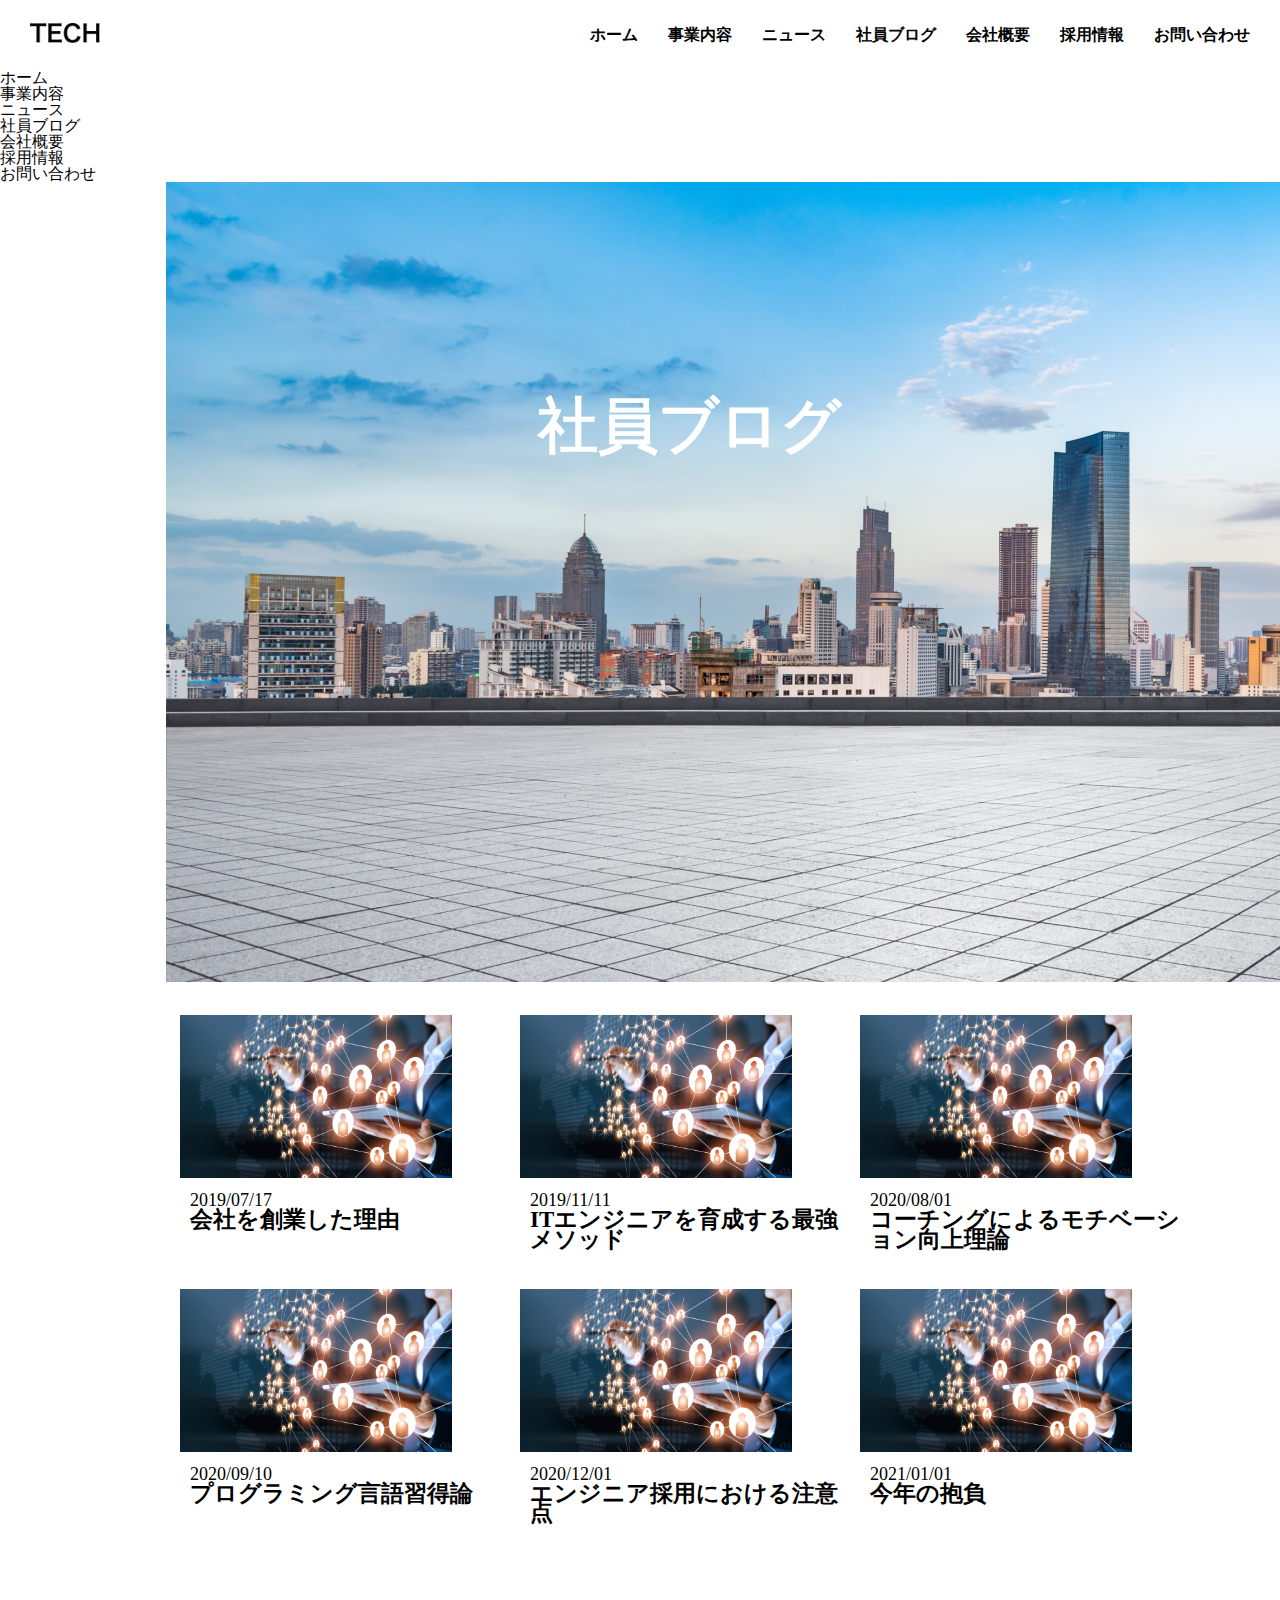
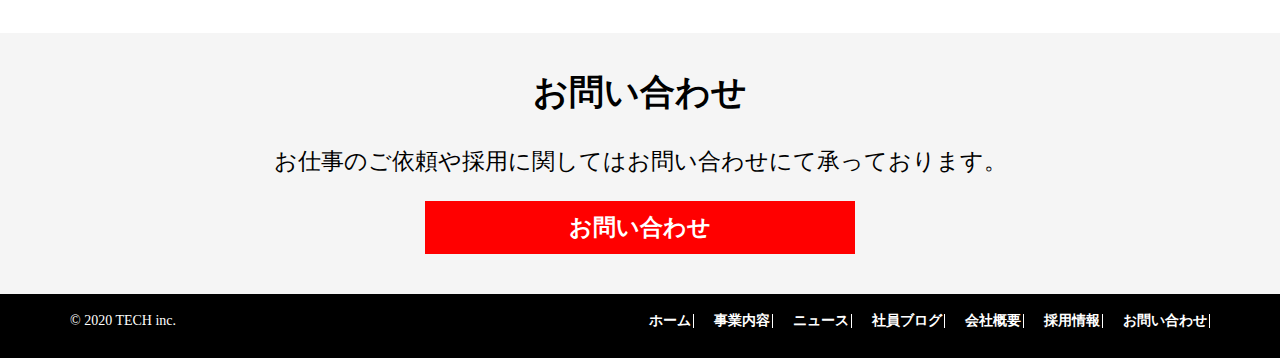
==== blog.html @ 9e6b6da0 "first-commit" ====
<!DOCTYPE html>
<html lang="ja">
<head>
  <meta charset="UTF-8">
  <meta http-equiv="X-UA-Compatible" content="IE=edge">
  <meta name="viewport" content="width=device-width, initial-scale=1.0">
  <title>株式会社TECH</title>
  <!--"会社概要"-->
  <!--reset.css-->
  <link rel="stylesheet" href="css/reset.css" />
  <!--style.css-->
  <link rel="stylesheet" href="css/blog.css" />
</head>
<body>
  <!--Javascript-->
  <script src="js/main.js"></script>
<!--固定ヘッダーサンプル-->
<header class="header">
  <h1 class="header-ttl"><img src="img/logo.png" alt=""></h1>
  <nav class="header-nav">
    <ul class="header-nav-list">
      <li class="header-nav-item"><a href="index.html">ホーム</a></li>
      <li class="header-nav-item"><a href="service.html">事業内容</a></li>
      <li class="header-nav-item"><a href="news.html">ニュース</a></li>
      <li class="header-nav-item"><a href="blog.html">社員ブログ</a></li>
      <li class="header-nav-item"><a href="company.html">会社概要</a></li>
      <li class="header-nav-item"><a href="recruit.html">採用情報</a></li>
      <li class="header-nav-item"><a href="contact.html">お問い合わせ</a></li>
    </ul>
  </nav>
</header>
<!--レスポンシブデザイン用ナビ-->
<nav class="nav" id="nav">
  <ul>
    <li><a href="#">ホーム</a></li>
    <li><a href="#">事業内容</a></li>
    <li><a href="#">ニュース</a></li>
    <li><a href="#">社員ブログ</a></li>
    <li><a href="#">会社概要</a></li>
    <li><a href="#">採用情報</a></li>
    <li><a href="#">お問い合わせ</a></li>
  </ul>
</nav>
<div class="menu" id="menu">
  <span class="menu__line--top"></span>
  <span class="menu__line--middle"></span>
  <span class="menu__line--bottom"></span>
</div>
<!--ホーム1-->
<div class="home__1">
  <div class="home__1--img"><img src="img/mv.png" alt=""></div>
  <div class="home__1--content">
    <h2 class="home__1--ttl">社員ブログ</h2>
  </div>
</div>
<!--ホーム2-->
<div class="home__5">
  <div class="home__content1">
    <div class="home__5--1">
      <div href="" class="home__5--img"><img src="img/blog.png" alt=""></div>
      <!--
      <a href="contact.html" class="home__8--btn">お問い合わせ</a>
      -->
      <div class="home__5--content1">
        <div class="home__5--ttl1">2019/07/17</div>
        <div class="home__5--subttl1">会社を創業した理由</div>
      </div>
    </div>
    <div class="home__5--2">
      <div href="" class="home__5--img"><img src="img/blog.png" alt=""></div>
      <!--
      <a href="contact.html" class="home__8--btn">お問い合わせ</a>
      -->
      <div class="home__5--content2">
        <div class="home__5--ttl2">2019/11/11</div>
        <div class="home__5--subttl2">ITエンジニアを育成する最強メソッド</div>
      </div>
    </div>
    <div class="home__5--3">
      <div href="" class="home__5--img"><img src="img/blog.png" alt=""></div>
      <!--
      <a href="contact.html" class="home__8--btn">お問い合わせ</a>
      -->
      <div class="home__5--content3">
        <div class="home__5--ttl3">2020/08/01</div>
        <div class="home__5--subttl3">コーチングによるモチベーション向上理論</div>
      </div>
    </div>
  </div>
  <div class="home__content2">
    <div class="home__5--1">
      <div class="home__5--img"><img src="img/blog.png" alt=""></div>
      <!--
      <a href="contact.html" class="home__8--btn">お問い合わせ</a>
      -->
      <div class="home__5--content1">
        <div class="home__5--ttl1">2020/09/10</div>
        <div class="home__5--subttl1">プログラミング言語習得論</div>
      </div>
    </div>
    <div class="home__5--2">
      <div class="home__5--img"><img src="img/blog.png" alt=""></div>
      <!--
      <a href="contact.html" class="home__8--btn">お問い合わせ</a>
      -->
      <div class="home__5--content2">
        <div class="home__5--ttl2">2020/12/01</div>
        <div class="home__5--subttl2">エンジニア採用における注意点</div>
      </div>
    </div>
    <div class="home__5--3">
      <div class="home__5--img"><img src="img/blog.png" alt=""></div>
      <!--
      <a href="contact.html" class="home__8--btn">お問い合わせ</a>
      -->
      <div class="home__5--content3">
        <div class="home__5--ttl3">2021/01/01</div>
        <div class="home__5--subttl3">今年の抱負</div>
      </div>
    </div>
  </div>
</div>
<!--ホーム3-->
<div class="home__8">
  <div class="home__8--content">
    <div class="home__8--ttl">お問い合わせ</div>
    <div class="home__8--subttl">お仕事のご依頼や採用に関してはお問い合わせにて承っております。</div>
  </div>
  <!--ボタンタグ-->
  <a href="contact.html" class="home__8--btn">お問い合わせ</a>
</div>
<!--フッター-->
<footer class="footer">
  <div class="footer-inner">
    <div class="footer-ttl">
      © 2020 TECH inc.
    </div>
    <nav class="footer-nav">
      <ul class="footer-nav-list">
        <li class="footer-nav-item"><a href="index.html">ホーム</a></li>
        <li class="footer-nav-item"><a href="service.html">事業内容</a></li>
        <li class="footer-nav-item"><a href="news.html">ニュース</a></li>
        <li class="footer-nav-item"><a href="blog.html">社員ブログ</a></li>
        <li class="footer-nav-item"><a href="company.html">会社概要</a></li>
        <li class="footer-nav-item"><a href="recruit.html">採用情報</a></li>
        <li class="footer-nav-item"><a href="contact.html">お問い合わせ</a></li>
      </ul>
    </nav>
  </div>
</footer>
</body>
</html>
---- css/blog.css ----
/*固定ヘッダー*/
a {
  text-decoration: none;
  color: inherit;
}
.header {
  display: flex;
  justify-content: space-between;
  align-items: center;
  height: 70px;
  padding: 0 30px;
  background-color: #fff;
  color: #000;
}
.header-ttl {
  font-size: 24px;
  width: 70px;
}
.header-ttl img {
  width: 100%;
  height: auto;
}
.header-nav-list {
  display: flex;
  font-weight: bold;
}
.header-nav-item:not(:last-child) {
  margin-right: 30px;
}
/*ホーム1*/
.home__1--img {
  position: relative;
  background: url(../img/mv.jpg) no-repeat center/cover;
  margin-left: 13%;
}
.home__1--content {
  position: absolute;
  top: 44%;
  left: 42%;
  text-align: center;
  font-size: 60px;
  color: #fff;
}
/*ホーム2*/
.home__content1,
.home__content2 {
  display: flex;
  justify-content: center;
  margin-top: 30px;
  margin-left: 180px;
  margin-right: 80px;
}
.home__5--content1,
.home__5--content2,
.home__5--content3 {
  padding: 10px;
  line-height: 120%;
}
.home__5--ttl1,
.home__5--ttl2,
.home__5--ttl3 {
  font-size: 18px;
}
.home__5--subttl1,
.home__5--subttl2,
.home__5--subttl3 {
  font-size: 23px;
  font-weight: bold;
}
.home__5--img {
  width: 80%;
  height: auto;
}
.home__5--img img {
  width: 100%;
  height: auto;
}
.home__5--img:hover {
  color: rgba(0, 191, 255, 0.35);
}
/*ホーム3*/
.home__8 {
  background-color: #f5f5f5;
  width: 100%;
  height: auto;
  margin-top: 100px;
  padding-bottom: 10px;
}
.home__8--content {
  text-align: center;
  color: #000;
  line-height: 120%;
}
.home__8--ttl {
  padding: 50px;
  font-size: 35px;
  font-weight: bold;
}
.home__8--subttl {
  font-size: 23px;
}
/*ボタン*/
.home__8--btn {
  display: block;
  width: 400px;
  margin: 30px auto;
  padding: 15px;
  text-align: center;
  text-decoration: none;
  background: #ff0000;
  color: #fff;
  font-size: 23px;
  font-weight: bold;
}
.home__8--btn:hover {
  color: rgba(0, 191, 255, 0.35);
}
/*サイトフッター*/
a {
  text-decoration: none;
  color: inherit;
}
.footer {
  width: 100%;
  background-color: #000;
  color: #fff;
  padding: 20px 0;
  text-align: center;
}
.footer-inner {
  display: flex;
  justify-content: space-between;
  padding: 0 20px;
}
.footer-ttl {
  font-size: 14px;
  text-align: center;
  margin-left: 50px;
  margin-bottom: 10px;
}
.footer-nav-list {
  display: flex;
  font-weight: bold;
  width: 100%;
  justify-content: center;
  font-size: 14px;
  margin-right: 100px;
  margin-bottom: 10px;
}
.footer-nav-item:not(:last-child) {
  margin-right: 20px;
}
.footer-nav-item {
  border-right: 1px solid #fff;
  padding-right: 2px;
}
/*レスポンシブデザイン*/
@media screen and (max-width: 768px) {
  a {
    text-decoration: none;
    color: #000;
  }
  .nav {
    position: absolute;
    height: 100vh;
    width: 100%;
    left: -100%;
    background: #eee;
    transition: 0.7s;
    text-align: center;
  }
  .nav ul {
    padding-top: 80px;
  }
  .nav ul li {
    list-style-type: none;
    margin-top: 50px;
  }
  .menu {
    visibility: visible;
    display: inline-block;
    width: 36px;
    height: 32px;
    cursor: pointer;
    position: relative;
    left: 20px;
    top: 20px;
  }
  .menu__line--top,
  .menu__line--middle,
  .menu__line--bottom {
    visibility: visible;
    display: inline-block;
    width: 100%;
    height: 4px;
    /*
    background-color: #000;
    */
    position: absolute;
    transition: 0.5s;
  }
  .menu__line--top {
    top: 0;
  }
  .menu__line--middle {
    top: 14px;
  }
  .menu__line--bottom {
    bottom: 0;
  }
  .menu.open span:nth-of-type(1) {
    top: 14px;
    transform: rotate(45deg);
  }
  .menu.open span:nth-of-type(2) {
    opacity: 0;
  }
  .menu.open span:nth-of-type(3) {
    top: 14px;
    transform: rotate(-45deg);
  }
  .in {
    transform: translateX(100%);
  }
  /*PC版*/
  a {
    text-decoration: none;
    color: inherit;
  }
  .header {
    visibility: hidden;
    display: flex;
    justify-content: space-between;
    align-items: center;
    height: 70px;
    padding: 0 30px;
    background-color: #fff;
    color: #000;
  }
  .header-ttl {
    font-size: 24px;
    width: 70px;
  }
  .header-ttl img {
    width: 100%;
    height: auto;
  }
  .header-nav-list {
    visibility: hidden;
    display: flex;
    font-weight: bold;
  }
  .header-nav-item:not(:last-child) {
    margin-right: 30px;
  }
}
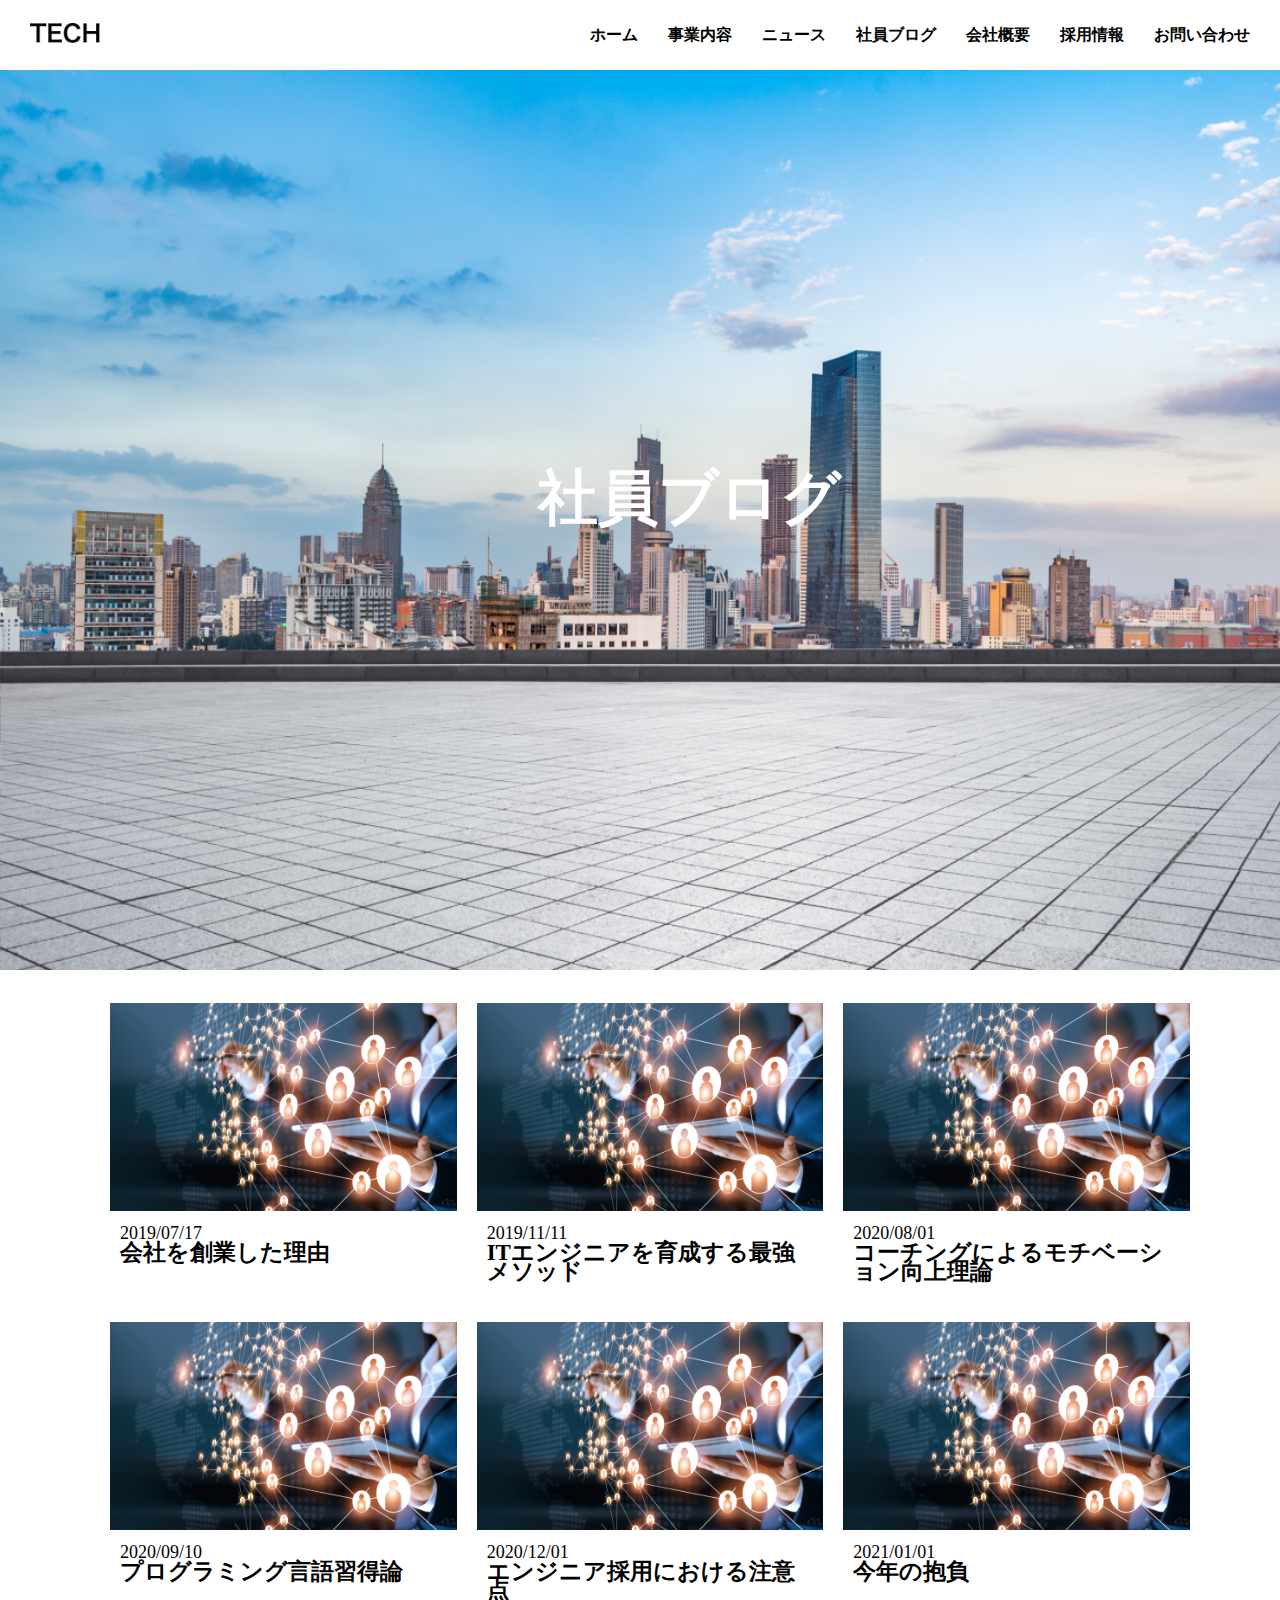
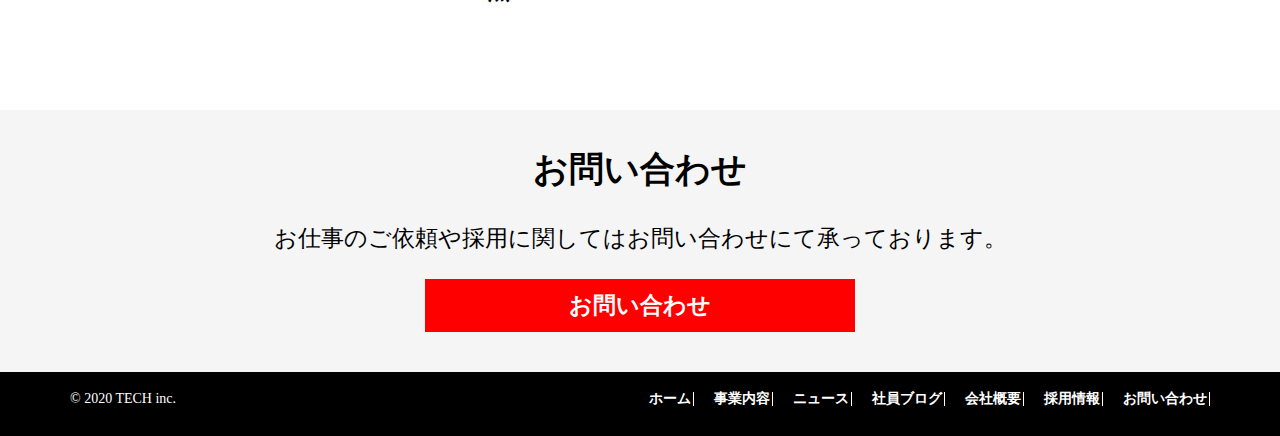
==== commit 9101b9a4: "update" ====
--- a/blog.html
+++ b/blog.html
@@ -30,6 +30,8 @@
   </nav>
 </header>
 <!--レスポンシブデザイン用ナビ-->
+<header class="header__1">
+  <h1 href="index.html" class="header-ttl"><img src="img/logo.png" alt=""></h1>
 <nav class="nav" id="nav">
   <ul>
     <li><a href="#">ホーム</a></li>
@@ -46,6 +48,7 @@
   <span class="menu__line--middle"></span>
   <span class="menu__line--bottom"></span>
 </div>
+</header>
 <!--ホーム1-->
 <div class="home__1">
   <div class="home__1--img"><img src="img/mv.png" alt=""></div>
@@ -57,30 +60,21 @@
 <div class="home__5">
   <div class="home__content1">
     <div class="home__5--1">
-      <div href="" class="home__5--img"><img src="img/blog.png" alt=""></div>
-      <!--
-      <a href="contact.html" class="home__8--btn">お問い合わせ</a>
-      -->
+      <a href="" class="home__5--img"><img src="img/blog.png" alt=""></a>
       <div class="home__5--content1">
         <div class="home__5--ttl1">2019/07/17</div>
         <div class="home__5--subttl1">会社を創業した理由</div>
       </div>
     </div>
     <div class="home__5--2">
-      <div href="" class="home__5--img"><img src="img/blog.png" alt=""></div>
-      <!--
-      <a href="contact.html" class="home__8--btn">お問い合わせ</a>
-      -->
+      <a href="" class="home__5--img"><img src="img/blog.png" alt=""></a>
       <div class="home__5--content2">
         <div class="home__5--ttl2">2019/11/11</div>
         <div class="home__5--subttl2">ITエンジニアを育成する最強メソッド</div>
       </div>
     </div>
     <div class="home__5--3">
-      <div href="" class="home__5--img"><img src="img/blog.png" alt=""></div>
-      <!--
-      <a href="contact.html" class="home__8--btn">お問い合わせ</a>
-      -->
+      <a href="" class="home__5--img"><img src="img/blog.png" alt=""></a>
       <div class="home__5--content3">
         <div class="home__5--ttl3">2020/08/01</div>
         <div class="home__5--subttl3">コーチングによるモチベーション向上理論</div>
@@ -89,30 +83,21 @@
   </div>
   <div class="home__content2">
     <div class="home__5--1">
-      <div class="home__5--img"><img src="img/blog.png" alt=""></div>
-      <!--
-      <a href="contact.html" class="home__8--btn">お問い合わせ</a>
-      -->
+      <a class="home__5--img"><img src="img/blog.png" alt=""></a>
       <div class="home__5--content1">
         <div class="home__5--ttl1">2020/09/10</div>
         <div class="home__5--subttl1">プログラミング言語習得論</div>
       </div>
     </div>
     <div class="home__5--2">
-      <div class="home__5--img"><img src="img/blog.png" alt=""></div>
-      <!--
-      <a href="contact.html" class="home__8--btn">お問い合わせ</a>
-      -->
+      <a class="home__5--img"><img src="img/blog.png" alt=""></a>
       <div class="home__5--content2">
         <div class="home__5--ttl2">2020/12/01</div>
         <div class="home__5--subttl2">エンジニア採用における注意点</div>
       </div>
     </div>
     <div class="home__5--3">
-      <div class="home__5--img"><img src="img/blog.png" alt=""></div>
-      <!--
-      <a href="contact.html" class="home__8--btn">お問い合わせ</a>
-      -->
+      <a class="home__5--img"><img src="img/blog.png" alt=""></a>
       <div class="home__5--content3">
         <div class="home__5--ttl3">2021/01/01</div>
         <div class="home__5--subttl3">今年の抱負</div>
--- a/css/blog.css
+++ b/css/blog.css
@@ -27,15 +27,28 @@
 .header-nav-item:not(:last-child) {
   margin-right: 30px;
 }
+.header__1,
+.nav {
+  display: none;
+}
 /*ホーム1*/
 .home__1--img {
   position: relative;
+  /*
   background: url(../img/mv.jpg) no-repeat center/cover;
   margin-left: 13%;
+*/
+}
+.home__1--img img {
+  background-repeat: no-repeat;
+  background-size: cover;
+  background-position: center;
+  width: 100%;
+  height: 100vh;
 }
 .home__1--content {
   position: absolute;
-  top: 44%;
+  top: 52%;
   left: 42%;
   text-align: center;
   font-size: 60px;
@@ -47,7 +60,7 @@
   display: flex;
   justify-content: center;
   margin-top: 30px;
-  margin-left: 180px;
+  margin-left: 100px;
   margin-right: 80px;
 }
 .home__5--content1,
@@ -67,6 +80,12 @@
   font-size: 23px;
   font-weight: bold;
 }
+.home__5--1,
+.home__5--2,
+.home__5--3 {
+  margin-left: 10px;
+  margin-right: 10px;
+}
 .home__5--img {
   width: 80%;
   height: auto;
@@ -76,7 +95,7 @@
   height: auto;
 }
 .home__5--img:hover {
-  color: rgba(0, 191, 255, 0.35);
+  color: rgba(255, 255, 255, 0.8);
 }
 /*ホーム3*/
 .home__8 {
@@ -156,16 +175,31 @@
 }
 /*レスポンシブデザイン*/
 @media screen and (max-width: 768px) {
+  .header {
+    display: none;
+  }
   a {
     text-decoration: none;
+    color: rgb(12, 15, 231);
+  }
+  .header__1 {
+    display: flex;
+    justify-content: space-between;
+    align-items: center;
+    height: 70px;
+    padding: 0 30px;
+    background-color: #fff;
     color: #000;
   }
   .nav {
+    display: flex;
+    justify-content: space-between;
     position: absolute;
     height: 100vh;
     width: 100%;
     left: -100%;
-    background: #eee;
+    background: #000;
+    color: #000;
     transition: 0.7s;
     text-align: center;
   }
@@ -177,25 +211,30 @@
     margin-top: 50px;
   }
   .menu {
+    /*
     visibility: visible;
+    */
     display: inline-block;
     width: 36px;
     height: 32px;
     cursor: pointer;
     position: relative;
     left: 20px;
+    /*
     top: 20px;
+    */
   }
   .menu__line--top,
   .menu__line--middle,
   .menu__line--bottom {
+    /*
     visibility: visible;
+    */
     display: inline-block;
     width: 100%;
     height: 4px;
-    /*
     background-color: #000;
-    */
+    color: #000;
     position: absolute;
     transition: 0.5s;
   }
@@ -222,35 +261,130 @@
   .in {
     transform: translateX(100%);
   }
-  /*PC版*/
+  /*ホーム1*/
+  .home__1--img {
+    position: relative;
+    /*
+  background: url(../img/mv.jpg) no-repeat center/cover;
+  margin-left: 13%;
+*/
+  }
+  .home__1--img img {
+    background-repeat: no-repeat;
+    background-size: cover;
+    background-position: center;
+    width: 100%;
+    height: 100vh;
+  }
+  .home__1--content {
+    position: absolute;
+    top: 52%;
+    left: 32%;
+    text-align: center;
+    font-size: 60px;
+    color: #fff;
+  }
+  /*ホーム2*/
+  .home__content1,
+  .home__content2 {
+    display: flex;
+    flex-direction: column;
+    align-items: center;
+    /*
+  justify-content: center;
+  */
+    margin-top: 120px;
+    margin-left: 90px;
+    margin-right: 80px;
+  }
+  .home__content2 {
+    margin-top: -6px;
+  }
+  .home__5--content1,
+  .home__5--content2,
+  .home__5--content3 {
+    padding: 10px;
+    line-height: 120%;
+  }
+  .home__5--ttl1,
+  .home__5--ttl2,
+  .home__5--ttl3 {
+    font-size: 18px;
+  }
+  .home__5--subttl1,
+  .home__5--subttl2,
+  .home__5--subttl3 {
+    font-size: 23px;
+    font-weight: bold;
+  }
+  .home__5--1,
+  .home__5--2,
+  .home__5--3 {
+    margin-left: 10px;
+    margin-right: 10px;
+  }
+  .home__5--img {
+    width: 80%;
+    height: auto;
+  }
+  .home__5--img img {
+    width: 100%;
+    height: auto;
+  }
+  .home__5--img:hover {
+    color: rgba(255, 255, 255, 0.8);
+  }
+  /*サイトフッター*/
   a {
     text-decoration: none;
     color: inherit;
   }
-  .header {
-    visibility: hidden;
+  .footer {
+    width: 100%;
+    background-color: #000;
+    color: #fff;
+    padding: 20px 0;
+    text-align: center;
+  }
+  .footer-inner {
     display: flex;
     justify-content: space-between;
+    padding: 0 20px;
+  }
+  .footer-ttl {
+    font-size: 14px;
+    text-align: center;
+    margin-top: 110px;
+    margin-left: 50px;
+    margin-bottom: 10px;
+  }
+  .footer-nav-list {
+    display: flex;
+    flex-direction: column;
     align-items: center;
-    height: 70px;
-    padding: 0 30px;
-    background-color: #fff;
-    color: #000;
-  }
-  .header-ttl {
-    font-size: 24px;
-    width: 70px;
-  }
-  .header-ttl img {
-    width: 100%;
-    height: auto;
-  }
-  .header-nav-list {
-    visibility: hidden;
-    display: flex;
     font-weight: bold;
-  }
-  .header-nav-item:not(:last-child) {
-    margin-right: 30px;
-  }
-}
+    width: 100%;
+    /*
+    justify-content: center;
+    */
+    font-size: 14px;
+    margin-right: 100px;
+    margin-bottom: 10px;
+    padding: 50px;
+    /*
+    text-decoration: none;
+    */
+  }
+  .footer-nav-item {
+    padding: 2px;
+  }
+  /*
+  .footer-nav-item:not(:last-child) {
+    margin-right: 20px;
+  }
+  .footer-nav-item {
+    border-right: 1px solid #fff;
+    padding-right: 2px;
+  }
+  */
+}
